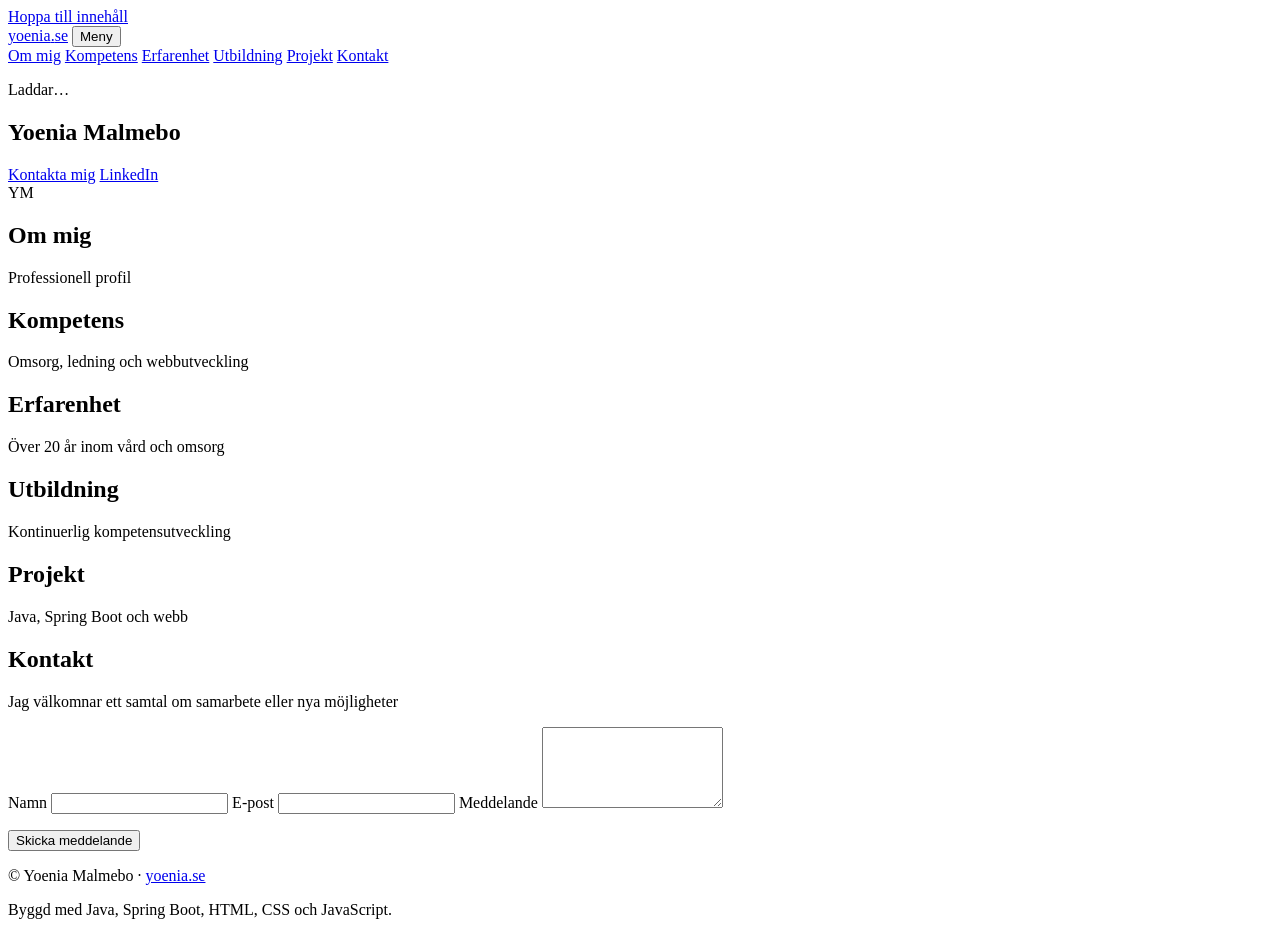
==== src/main/resources/static/index.html @ 9587027d "Add yoenia.se portfolio site with Spring Boot and static frontend." ====
<!DOCTYPE html>
<html lang="sv">
<head>
  <meta charset="UTF-8">
  <meta name="viewport" content="width=device-width, initial-scale=1.0">
  <meta name="description" content="Yoenia Malmebo – verksamhetsledare och samordnare inom social omsorg. Portfölj och projekt med Java och Spring Boot.">
  <meta name="author" content="Yoenia Malmebo">
  <title>Yoenia Malmebo | yoenia.se</title>
  <link rel="preconnect" href="https://fonts.googleapis.com">
  <link rel="preconnect" href="https://fonts.gstatic.com" crossorigin>
  <link href="https://fonts.googleapis.com/css2?family=DM+Sans:ital,opsz,wght@0,9..40,400;0,9..40,500;0,9..40,600;0,9..40,700;1,9..40,400&family=Fraunces:opsz,wght@9..144,600;9..144,700&display=swap" rel="stylesheet">
  <link rel="stylesheet" href="/css/style.css">
</head>
<body>
  <a class="skip-link" href="#main">Hoppa till innehåll</a>

  <header class="site-header" id="top">
    <div class="header-inner">
      <a class="brand" href="/">yoenia<span class="brand-dot">.</span>se</a>
      <button type="button" class="nav-toggle" id="nav-toggle" aria-expanded="false" aria-controls="site-nav">
        Meny
      </button>
      <nav class="site-nav" id="site-nav" aria-label="Huvudmeny">
        <a href="#om">Om mig</a>
        <a href="#kompetens">Kompetens</a>
        <a href="#erfarenhet">Erfarenhet</a>
        <a href="#utbildning">Utbildning</a>
        <a href="#projekt">Projekt</a>
        <a href="#kontakt">Kontakt</a>
      </nav>
    </div>
  </header>

  <main id="main">
    <section class="hero" aria-labelledby="hero-title">
      <div class="hero-grid">
        <div class="hero-copy">
          <p class="eyebrow" id="hero-eyebrow">Laddar…</p>
          <h1 id="hero-title">Yoenia Malmebo</h1>
          <p class="hero-tagline" id="hero-tagline"></p>
          <p class="hero-summary" id="hero-summary"></p>
          <div class="hero-actions">
            <a class="btn" href="#kontakt">Kontakta mig</a>
            <a class="btn secondary" id="hero-linkedin" href="#" target="_blank" rel="noopener noreferrer">LinkedIn</a>
          </div>
        </div>
        <aside class="hero-card" aria-label="Snabbinfo">
          <div class="avatar" aria-hidden="true">YM</div>
          <ul class="quick-facts" id="quick-facts"></ul>
        </aside>
      </div>
    </section>

    <section class="section" id="om" aria-labelledby="om-title">
      <div class="section-head">
        <h2 id="om-title">Om mig</h2>
        <p class="muted">Professionell profil</p>
      </div>
      <div class="card">
        <p id="about-text"></p>
        <ul class="pill-list" id="strengths-list" aria-label="Styrkor"></ul>
      </div>
    </section>

    <section class="section" id="kompetens" aria-labelledby="kompetens-title">
      <div class="section-head">
        <h2 id="kompetens-title">Kompetens</h2>
        <p class="muted">Omsorg, ledning och webbutveckling</p>
      </div>
      <div class="skills-grid" id="skills-grid"></div>
    </section>

    <section class="section" id="erfarenhet" aria-labelledby="erfarenhet-title">
      <div class="section-head">
        <h2 id="erfarenhet-title">Erfarenhet</h2>
        <p class="muted">Över 20 år inom vård och omsorg</p>
      </div>
      <ol class="timeline" id="experience-timeline"></ol>
    </section>

    <section class="section" id="utbildning" aria-labelledby="utbildning-title">
      <div class="section-head">
        <h2 id="utbildning-title">Utbildning</h2>
        <p class="muted">Kontinuerlig kompetensutveckling</p>
      </div>
      <div class="cards-stack" id="education-list"></div>
    </section>

    <section class="section" id="projekt" aria-labelledby="projekt-title">
      <div class="section-head">
        <h2 id="projekt-title">Projekt</h2>
        <p class="muted">Java, Spring Boot och webb</p>
      </div>
      <div class="projects-grid" id="projects-grid"></div>
    </section>

    <section class="section" id="kontakt" aria-labelledby="kontakt-title">
      <div class="section-head">
        <h2 id="kontakt-title">Kontakt</h2>
        <p class="muted">Jag välkomnar ett samtal om samarbete eller nya möjligheter</p>
      </div>
      <div class="contact-grid">
        <div class="card contact-info" id="contact-info"></div>
        <form class="card contact-form" id="contact-form" novalidate>
          <label>
            Namn
            <input type="text" name="name" required maxlength="120" autocomplete="name">
          </label>
          <label>
            E-post
            <input type="email" name="email" required maxlength="200" autocomplete="email">
          </label>
          <label>
            Meddelande
            <textarea name="message" required minlength="10" maxlength="4000" rows="5"></textarea>
          </label>
          <p class="form-status" id="form-status" role="status" aria-live="polite"></p>
          <button type="submit" class="btn">Skicka meddelande</button>
        </form>
      </div>
    </section>
  </main>

  <footer class="site-footer">
    <p>© <span id="year"></span> Yoenia Malmebo · <a href="https://yoenia.se">yoenia.se</a></p>
    <p class="muted footer-tech">Byggd med Java, Spring Boot, HTML, CSS och JavaScript.</p>
  </footer>

  <script src="/js/main.js" defer></script>
</body>
</html>
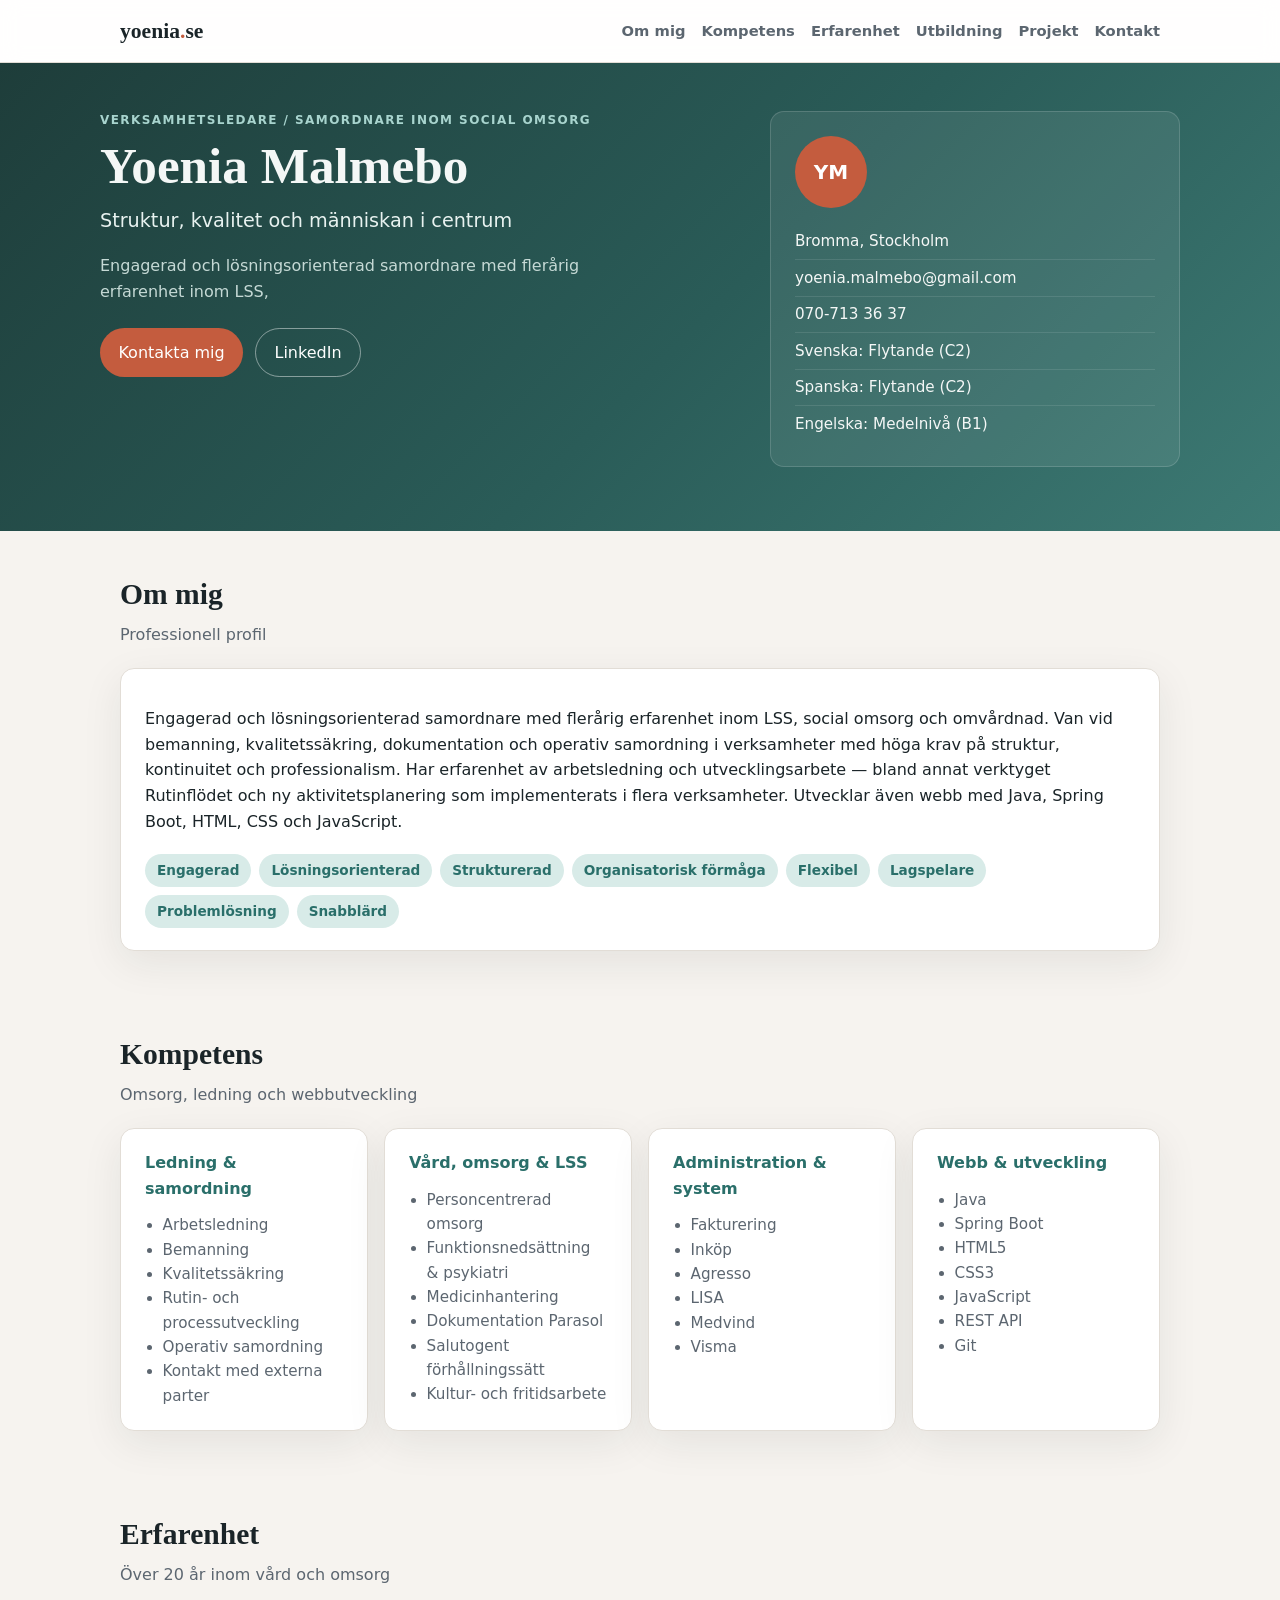
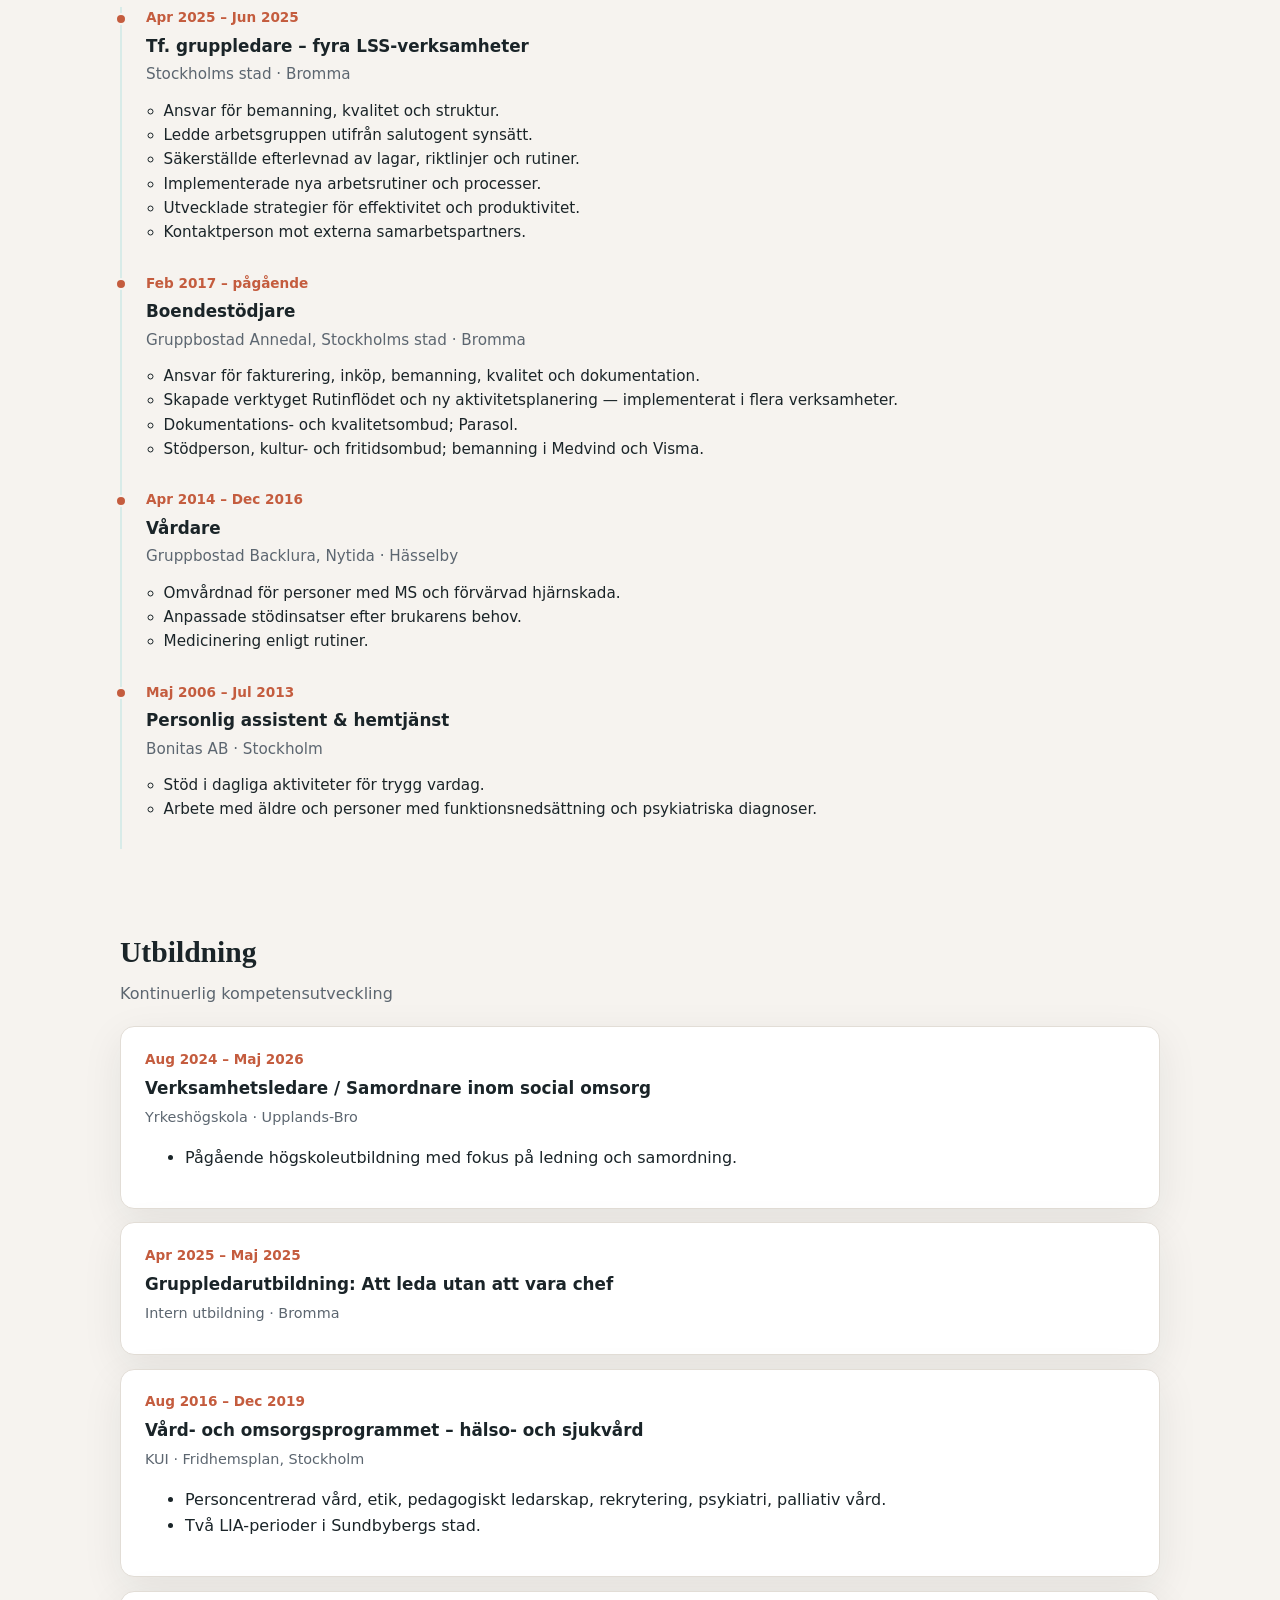
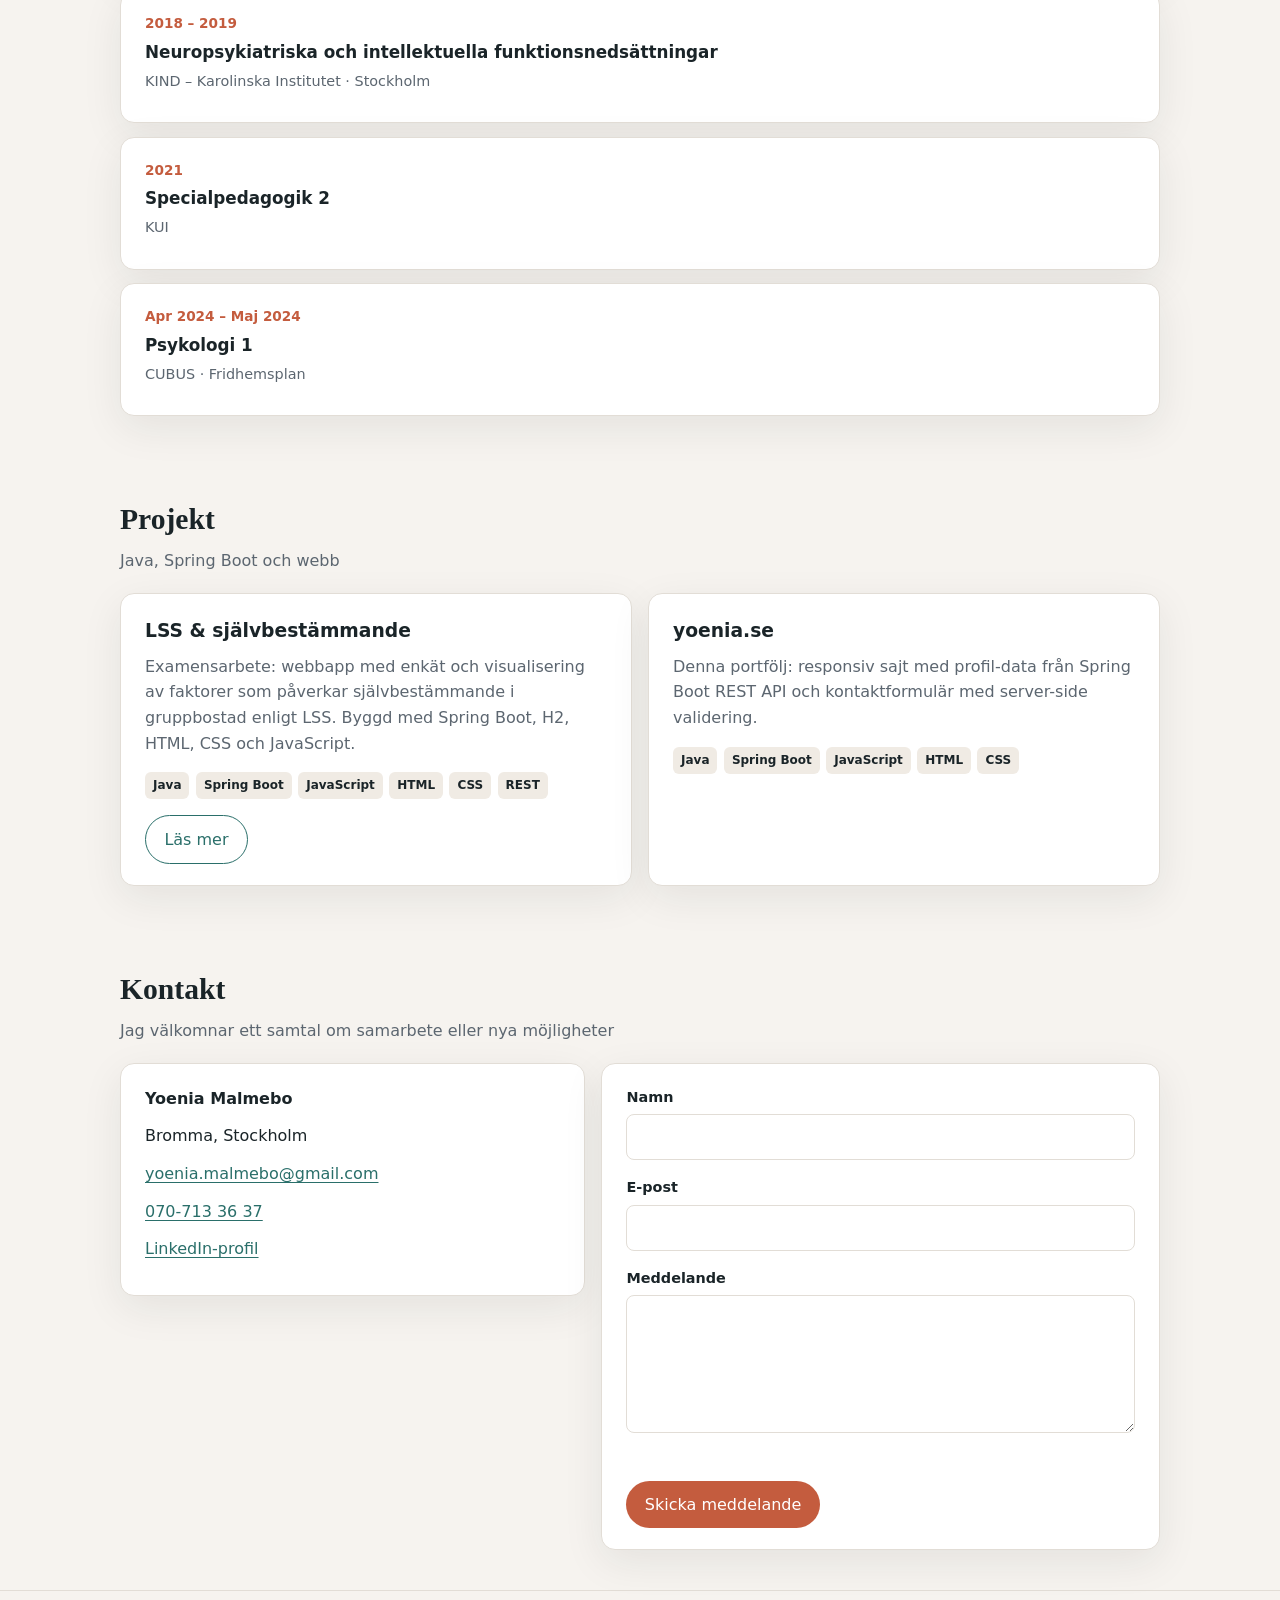
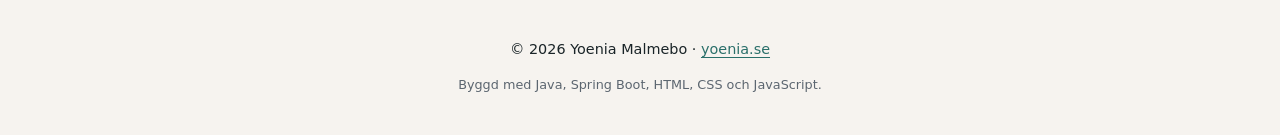
==== commit e650dabd: "Publish the portfolio on GitHub Pages so it can be shared on LinkedIn. Co-authored-by: Cursor <curso" ====
--- a/src/main/resources/static/index.html
+++ b/src/main/resources/static/index.html
@@ -5,18 +5,23 @@
   <meta name="viewport" content="width=device-width, initial-scale=1.0">
   <meta name="description" content="Yoenia Malmebo – verksamhetsledare och samordnare inom social omsorg. Portfölj och projekt med Java och Spring Boot.">
   <meta name="author" content="Yoenia Malmebo">
+  <meta property="og:title" content="Yoenia Malmebo | Portfölj">
+  <meta property="og:description" content="Verksamhetsledare och samordnare inom social omsorg. Erfarenhet, utbildning och projekt.">
+  <meta property="og:url" content="https://yoenia.github.io/yoenia-portfolio/">
+  <meta property="og:type" content="website">
+  <meta name="twitter:card" content="summary">
   <title>Yoenia Malmebo | yoenia.se</title>
   <link rel="preconnect" href="https://fonts.googleapis.com">
   <link rel="preconnect" href="https://fonts.gstatic.com" crossorigin>
   <link href="https://fonts.googleapis.com/css2?family=DM+Sans:ital,opsz,wght@0,9..40,400;0,9..40,500;0,9..40,600;0,9..40,700;1,9..40,400&family=Fraunces:opsz,wght@9..144,600;9..144,700&display=swap" rel="stylesheet">
-  <link rel="stylesheet" href="/css/style.css">
+  <link rel="stylesheet" href="css/style.css">
 </head>
 <body>
   <a class="skip-link" href="#main">Hoppa till innehåll</a>
 
   <header class="site-header" id="top">
     <div class="header-inner">
-      <a class="brand" href="/">yoenia<span class="brand-dot">.</span>se</a>
+      <a class="brand" href="./">yoenia<span class="brand-dot">.</span>se</a>
       <button type="button" class="nav-toggle" id="nav-toggle" aria-expanded="false" aria-controls="site-nav">
         Meny
       </button>
@@ -126,6 +131,6 @@
     <p class="muted footer-tech">Byggd med Java, Spring Boot, HTML, CSS och JavaScript.</p>
   </footer>
 
-  <script src="/js/main.js" defer></script>
+  <script src="js/main.js" defer></script>
 </body>
 </html>
--- a/src/main/resources/static/css/style.css
+++ b/src/main/resources/static/css/style.css
@@ -0,0 +1,490 @@
+:root {
+  --bg: #f6f3ef;
+  --bg-hero: #1e3d3a;
+  --surface: #ffffff;
+  --text: #1a2428;
+  --muted: #5c6670;
+  --accent: #c45c3e;
+  --accent-hover: #a84d33;
+  --teal: #2a6f6a;
+  --teal-soft: #d8ebe8;
+  --border: #e2ddd6;
+  --shadow: 0 12px 40px rgba(26, 36, 40, 0.08);
+  --radius: 14px;
+  --max: 1080px;
+  --font: "DM Sans", system-ui, sans-serif;
+  --font-display: "Fraunces", Georgia, serif;
+}
+
+*,
+*::before,
+*::after {
+  box-sizing: border-box;
+}
+
+html {
+  scroll-behavior: smooth;
+}
+
+body {
+  margin: 0;
+  font-family: var(--font);
+  background: var(--bg);
+  color: var(--text);
+  line-height: 1.6;
+}
+
+a {
+  color: var(--teal);
+  text-decoration-thickness: 1px;
+  text-underline-offset: 3px;
+}
+
+a:hover {
+  color: var(--accent);
+}
+
+.skip-link {
+  position: absolute;
+  left: -9999px;
+  top: 0;
+  background: var(--teal);
+  color: #fff;
+  padding: 0.5rem 1rem;
+  z-index: 100;
+}
+
+.skip-link:focus {
+  left: 1rem;
+  top: 1rem;
+}
+
+.site-header {
+  position: sticky;
+  top: 0;
+  z-index: 50;
+  background: rgba(255, 255, 255, 0.92);
+  backdrop-filter: blur(10px);
+  border-bottom: 1px solid var(--border);
+}
+
+.header-inner {
+  max-width: var(--max);
+  margin: 0 auto;
+  padding: 0.85rem 1.25rem;
+  display: flex;
+  align-items: center;
+  justify-content: space-between;
+  gap: 1rem;
+}
+
+.brand {
+  font-family: var(--font-display);
+  font-weight: 700;
+  font-size: 1.35rem;
+  color: var(--text);
+  text-decoration: none;
+}
+
+.brand-dot {
+  color: var(--accent);
+}
+
+.site-nav {
+  display: flex;
+  flex-wrap: wrap;
+  gap: 0.35rem 1rem;
+}
+
+.site-nav a {
+  font-weight: 600;
+  font-size: 0.92rem;
+  color: var(--muted);
+  text-decoration: none;
+}
+
+.site-nav a:hover {
+  color: var(--teal);
+}
+
+.nav-toggle {
+  display: none;
+  border: 1px solid var(--border);
+  background: var(--surface);
+  border-radius: 8px;
+  padding: 0.4rem 0.75rem;
+  font: inherit;
+  cursor: pointer;
+}
+
+.hero {
+  background: linear-gradient(135deg, var(--bg-hero) 0%, #2a5c58 55%, #3d7a74 100%);
+  color: #f4f7f6;
+  padding: 3rem 1.25rem 4rem;
+}
+
+.hero-grid {
+  max-width: var(--max);
+  margin: 0 auto;
+  display: grid;
+  grid-template-columns: 1.4fr 0.9fr;
+  gap: 2rem;
+  align-items: start;
+}
+
+.eyebrow {
+  text-transform: uppercase;
+  letter-spacing: 0.12em;
+  font-size: 0.75rem;
+  font-weight: 600;
+  color: #a8d4ce;
+  margin: 0 0 0.5rem;
+}
+
+.hero h1 {
+  font-family: var(--font-display);
+  font-size: clamp(2.2rem, 5vw, 3.2rem);
+  line-height: 1.1;
+  margin: 0 0 0.75rem;
+}
+
+.hero-tagline {
+  font-size: 1.2rem;
+  font-weight: 500;
+  margin: 0 0 1rem;
+  color: #e8f2f0;
+}
+
+.hero-summary {
+  color: #c5d9d5;
+  max-width: 52ch;
+  margin: 0 0 1.5rem;
+}
+
+.hero-actions {
+  display: flex;
+  flex-wrap: wrap;
+  gap: 0.75rem;
+}
+
+.hero-card {
+  background: rgba(255, 255, 255, 0.08);
+  border: 1px solid rgba(255, 255, 255, 0.15);
+  border-radius: var(--radius);
+  padding: 1.5rem;
+}
+
+.avatar {
+  width: 4.5rem;
+  height: 4.5rem;
+  border-radius: 50%;
+  display: grid;
+  place-items: center;
+  font-weight: 700;
+  font-size: 1.25rem;
+  background: var(--accent);
+  color: #fff;
+  margin-bottom: 1rem;
+}
+
+.quick-facts {
+  list-style: none;
+  margin: 0;
+  padding: 0;
+  font-size: 0.95rem;
+}
+
+.quick-facts li {
+  padding: 0.35rem 0;
+  border-bottom: 1px solid rgba(255, 255, 255, 0.1);
+}
+
+.quick-facts li:last-child {
+  border-bottom: none;
+}
+
+.section {
+  max-width: var(--max);
+  margin: 0 auto;
+  padding: 2.5rem 1.25rem;
+}
+
+.section-head {
+  margin-bottom: 1.25rem;
+}
+
+.section-head h2 {
+  font-family: var(--font-display);
+  font-size: 1.85rem;
+  margin: 0 0 0.25rem;
+}
+
+.muted {
+  color: var(--muted);
+  margin: 0;
+}
+
+.card {
+  background: var(--surface);
+  border: 1px solid var(--border);
+  border-radius: var(--radius);
+  padding: 1.35rem 1.5rem;
+  box-shadow: var(--shadow);
+}
+
+.pill-list {
+  display: flex;
+  flex-wrap: wrap;
+  gap: 0.5rem;
+  list-style: none;
+  margin: 1.25rem 0 0;
+  padding: 0;
+}
+
+.pill-list li {
+  background: var(--teal-soft);
+  color: var(--teal);
+  font-size: 0.85rem;
+  font-weight: 600;
+  padding: 0.35rem 0.75rem;
+  border-radius: 999px;
+}
+
+.skills-grid {
+  display: grid;
+  grid-template-columns: repeat(auto-fit, minmax(240px, 1fr));
+  gap: 1rem;
+}
+
+.skill-card h3 {
+  margin: 0 0 0.75rem;
+  font-size: 1rem;
+  color: var(--teal);
+}
+
+.skill-card ul {
+  margin: 0;
+  padding-left: 1.1rem;
+  color: var(--muted);
+  font-size: 0.95rem;
+}
+
+.timeline {
+  list-style: none;
+  margin: 0;
+  padding: 0;
+  border-left: 2px solid var(--teal-soft);
+}
+
+.timeline-item {
+  position: relative;
+  padding: 0 0 1.75rem 1.5rem;
+}
+
+.timeline-item::before {
+  content: "";
+  position: absolute;
+  left: -7px;
+  top: 0.35rem;
+  width: 12px;
+  height: 12px;
+  border-radius: 50%;
+  background: var(--accent);
+  border: 2px solid var(--bg);
+}
+
+.timeline-period {
+  font-size: 0.85rem;
+  font-weight: 600;
+  color: var(--accent);
+  margin: 0 0 0.25rem;
+}
+
+.timeline-item h3 {
+  margin: 0 0 0.15rem;
+  font-size: 1.05rem;
+}
+
+.timeline-org {
+  margin: 0 0 0.75rem;
+  color: var(--muted);
+  font-size: 0.95rem;
+}
+
+.timeline-item ul {
+  margin: 0;
+  padding-left: 1.1rem;
+  color: var(--text);
+  font-size: 0.95rem;
+}
+
+.cards-stack {
+  display: flex;
+  flex-direction: column;
+  gap: 0.85rem;
+}
+
+.edu-card h3 {
+  margin: 0 0 0.25rem;
+  font-size: 1.05rem;
+}
+
+.edu-meta {
+  color: var(--muted);
+  font-size: 0.9rem;
+  margin: 0 0 0.5rem;
+}
+
+.projects-grid {
+  display: grid;
+  grid-template-columns: repeat(auto-fit, minmax(280px, 1fr));
+  gap: 1rem;
+}
+
+.project-card h3 {
+  margin: 0 0 0.5rem;
+}
+
+.tech-tags {
+  display: flex;
+  flex-wrap: wrap;
+  gap: 0.4rem;
+  margin: 1rem 0;
+}
+
+.tech-tags span {
+  font-size: 0.75rem;
+  font-weight: 600;
+  background: #f0ebe4;
+  padding: 0.25rem 0.5rem;
+  border-radius: 6px;
+}
+
+.contact-grid {
+  display: grid;
+  grid-template-columns: 1fr 1.2fr;
+  gap: 1rem;
+  align-items: start;
+}
+
+.contact-info p {
+  margin: 0 0 0.75rem;
+}
+
+.contact-form label {
+  display: block;
+  font-weight: 600;
+  font-size: 0.9rem;
+  margin-bottom: 1rem;
+}
+
+.contact-form input,
+.contact-form textarea {
+  display: block;
+  width: 100%;
+  margin-top: 0.35rem;
+  padding: 0.65rem 0.75rem;
+  border: 1px solid var(--border);
+  border-radius: 8px;
+  font: inherit;
+}
+
+.contact-form input:focus,
+.contact-form textarea:focus {
+  outline: 2px solid var(--teal-soft);
+  border-color: var(--teal);
+}
+
+.form-status {
+  min-height: 1.25rem;
+  font-size: 0.9rem;
+  margin: 0 0 0.75rem;
+}
+
+.form-status.ok {
+  color: var(--teal);
+}
+
+.form-status.err {
+  color: #b42318;
+}
+
+.btn {
+  display: inline-flex;
+  align-items: center;
+  justify-content: center;
+  padding: 0.65rem 1.15rem;
+  border-radius: 999px;
+  border: none;
+  background: var(--accent);
+  color: #fff;
+  font-weight: 600;
+  font: inherit;
+  cursor: pointer;
+  text-decoration: none;
+}
+
+.btn:hover {
+  background: var(--accent-hover);
+  color: #fff;
+}
+
+.btn.secondary {
+  background: transparent;
+  color: #fff;
+  border: 1px solid rgba(255, 255, 255, 0.45);
+}
+
+.hero .btn.secondary {
+  color: #fff;
+}
+
+.section .btn.secondary {
+  color: var(--teal);
+  border-color: var(--teal);
+  background: transparent;
+}
+
+.site-footer {
+  text-align: center;
+  padding: 2rem 1.25rem 2.5rem;
+  border-top: 1px solid var(--border);
+  font-size: 0.9rem;
+}
+
+.footer-tech {
+  margin-top: 0.35rem;
+  font-size: 0.8rem;
+}
+
+@media (max-width: 860px) {
+  .hero-grid,
+  .contact-grid {
+    grid-template-columns: 1fr;
+  }
+
+  .nav-toggle {
+    display: block;
+  }
+
+  .site-nav {
+    display: none;
+    position: absolute;
+    right: 1rem;
+    top: 100%;
+    flex-direction: column;
+    background: var(--surface);
+    border: 1px solid var(--border);
+    border-radius: var(--radius);
+    padding: 0.75rem 1rem;
+    box-shadow: var(--shadow);
+  }
+
+  .site-nav.is-open {
+    display: flex;
+  }
+
+  .site-header {
+    position: relative;
+  }
+}
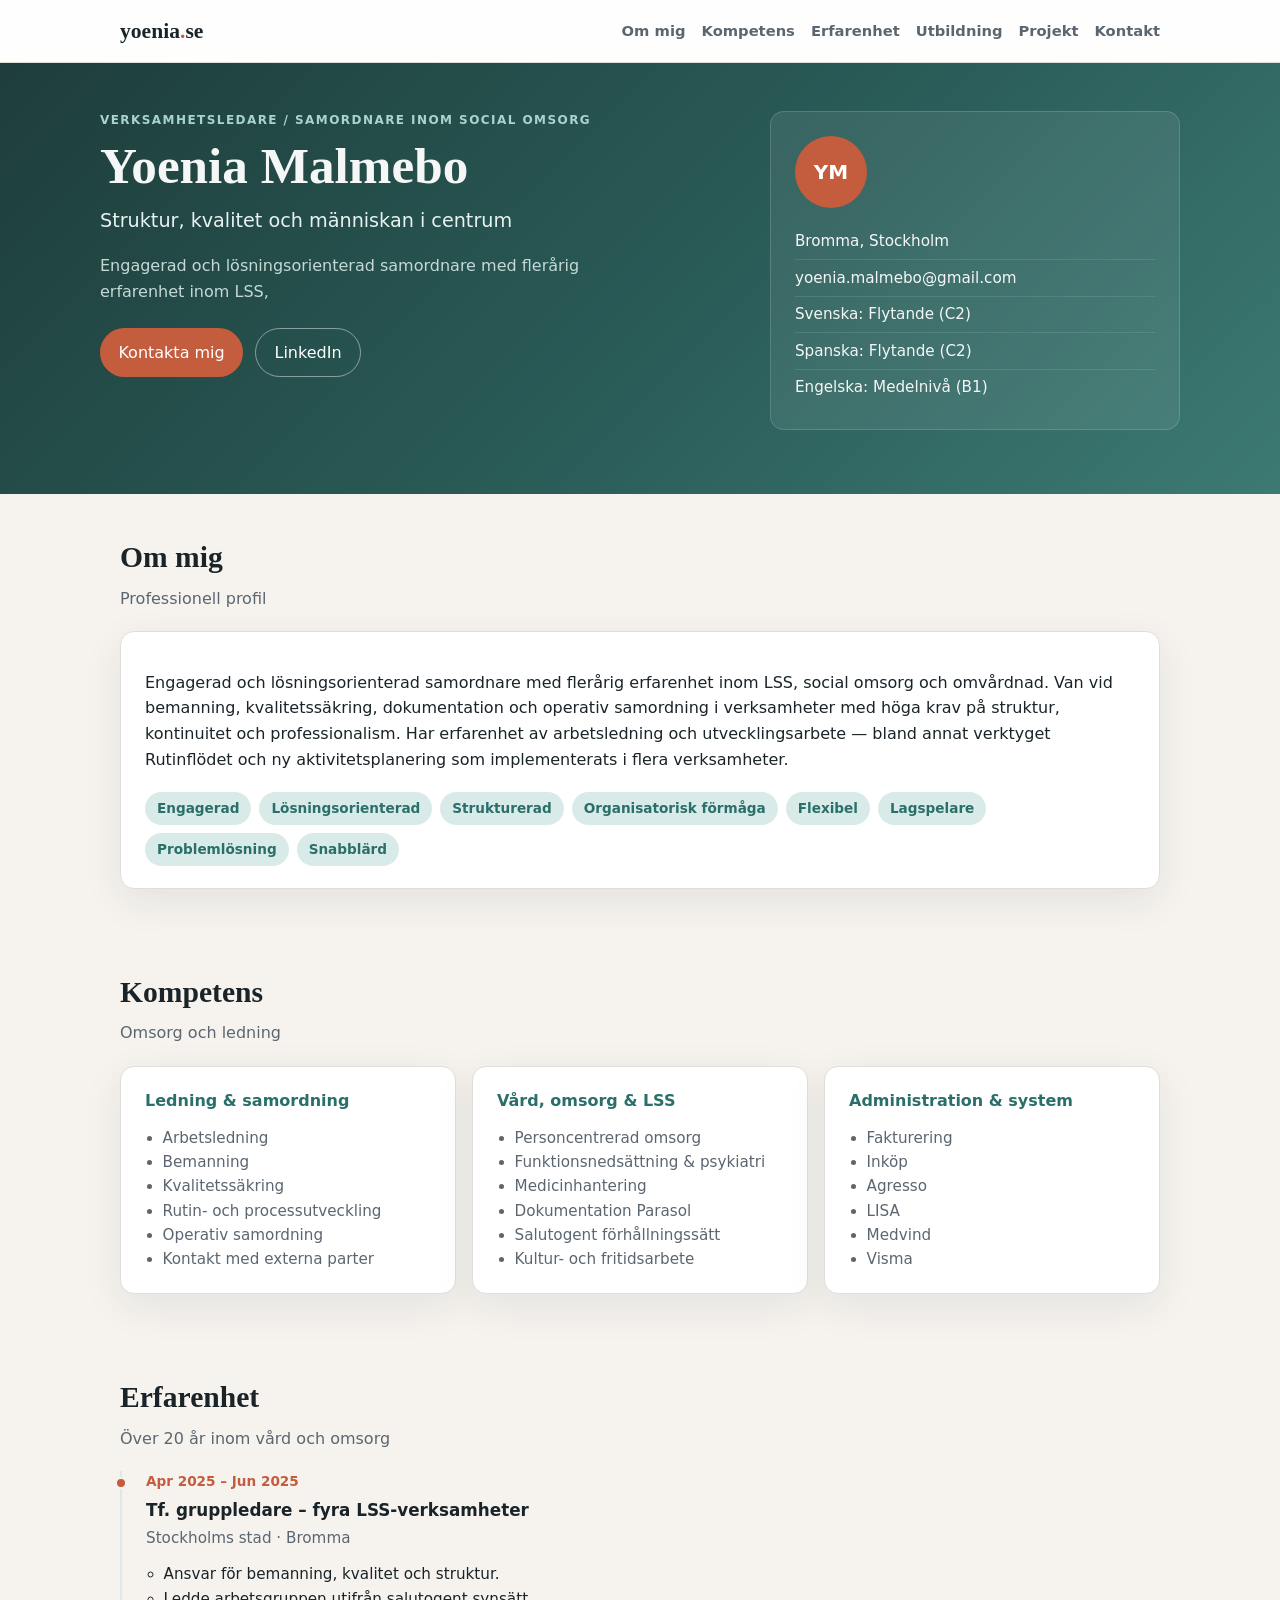
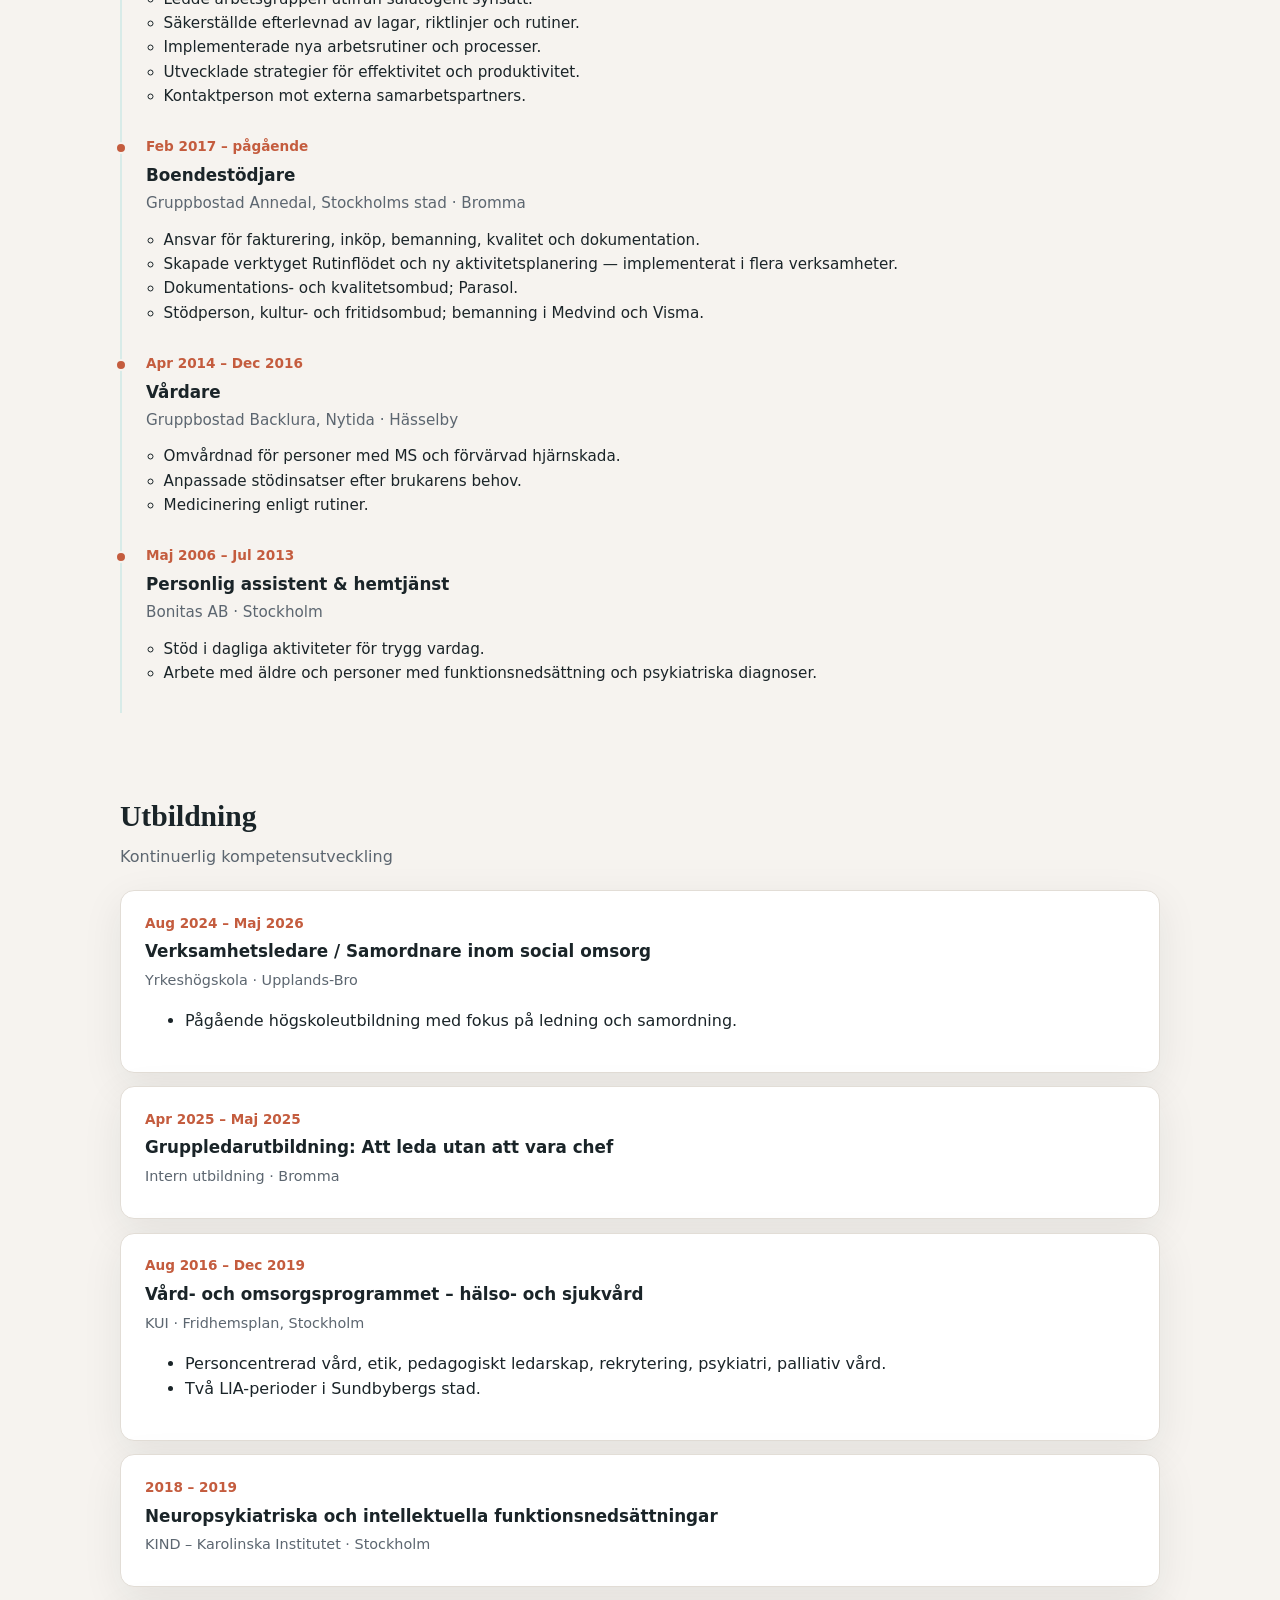
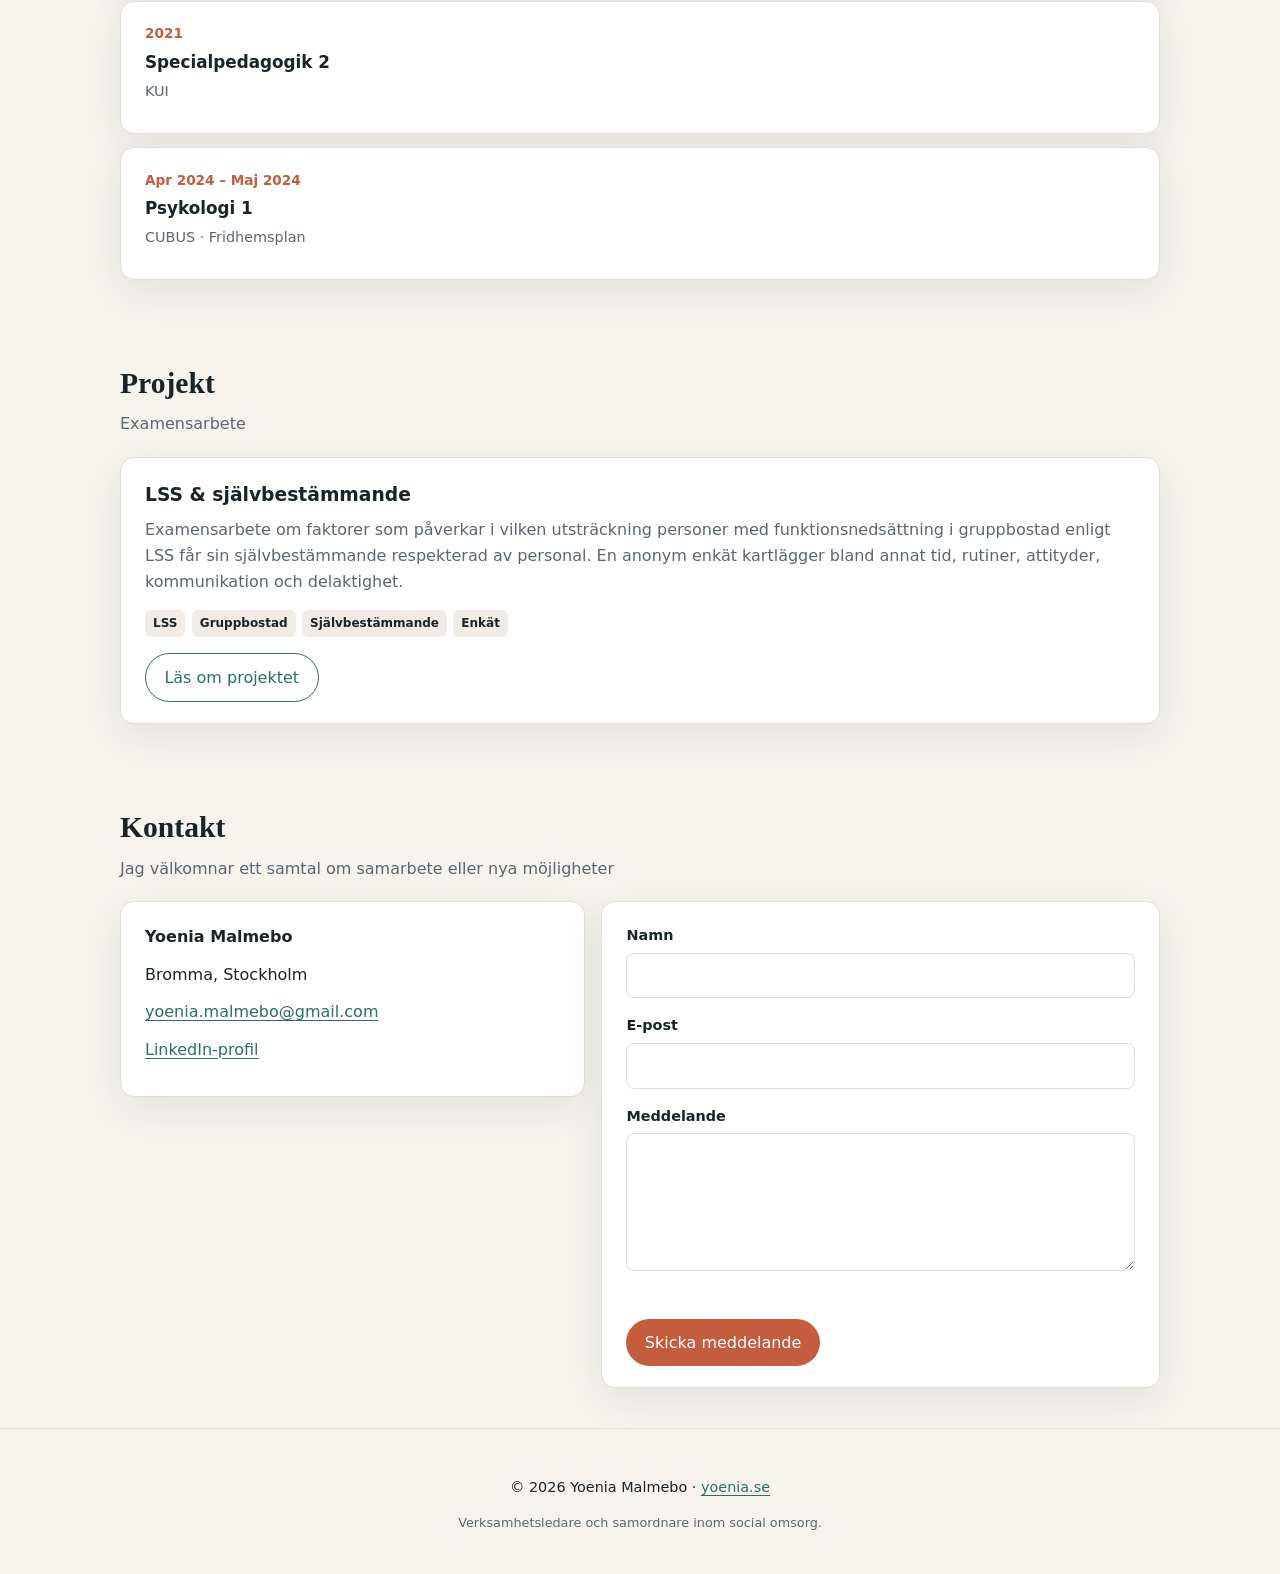
==== commit 1c358c80: "Remove programming skills and present the LSS thesis as the portfolio project. Co-authored-by: Curso" ====
--- a/src/main/resources/static/index.html
+++ b/src/main/resources/static/index.html
@@ -3,7 +3,7 @@
 <head>
   <meta charset="UTF-8">
   <meta name="viewport" content="width=device-width, initial-scale=1.0">
-  <meta name="description" content="Yoenia Malmebo – verksamhetsledare och samordnare inom social omsorg. Portfölj och projekt med Java och Spring Boot.">
+  <meta name="description" content="Yoenia Malmebo – verksamhetsledare och samordnare inom social omsorg. Erfarenhet, utbildning och examensarbete om självbestämmande inom LSS.">
   <meta name="author" content="Yoenia Malmebo">
   <meta property="og:title" content="Yoenia Malmebo | Portfölj">
   <meta property="og:description" content="Verksamhetsledare och samordnare inom social omsorg. Erfarenhet, utbildning och projekt.">
@@ -70,7 +70,7 @@
     <section class="section" id="kompetens" aria-labelledby="kompetens-title">
       <div class="section-head">
         <h2 id="kompetens-title">Kompetens</h2>
-        <p class="muted">Omsorg, ledning och webbutveckling</p>
+        <p class="muted">Omsorg och ledning</p>
       </div>
       <div class="skills-grid" id="skills-grid"></div>
     </section>
@@ -94,7 +94,7 @@
     <section class="section" id="projekt" aria-labelledby="projekt-title">
       <div class="section-head">
         <h2 id="projekt-title">Projekt</h2>
-        <p class="muted">Java, Spring Boot och webb</p>
+        <p class="muted">Examensarbete</p>
       </div>
       <div class="projects-grid" id="projects-grid"></div>
     </section>
@@ -128,7 +128,7 @@
 
   <footer class="site-footer">
     <p>© <span id="year"></span> Yoenia Malmebo · <a href="https://yoenia.se">yoenia.se</a></p>
-    <p class="muted footer-tech">Byggd med Java, Spring Boot, HTML, CSS och JavaScript.</p>
+    <p class="muted footer-tech">Verksamhetsledare och samordnare inom social omsorg.</p>
   </footer>
 
   <script src="js/main.js" defer></script>
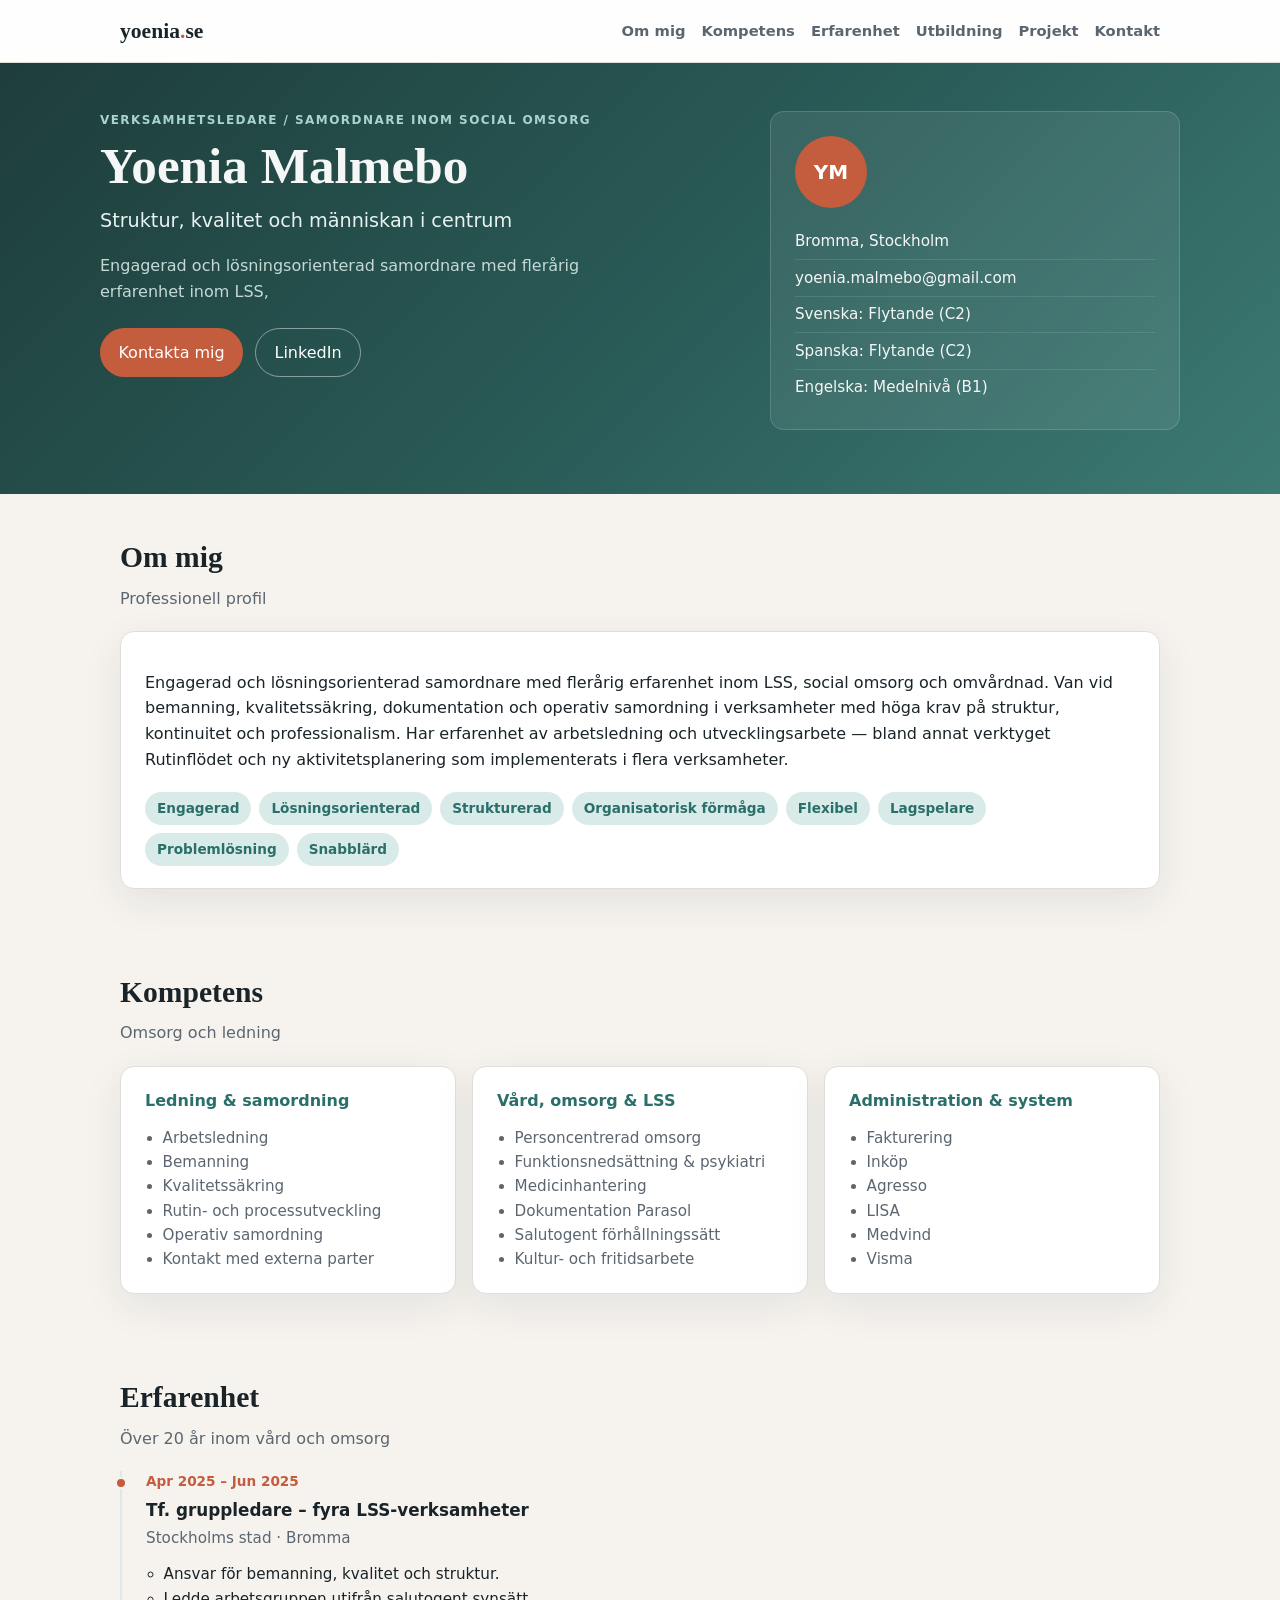
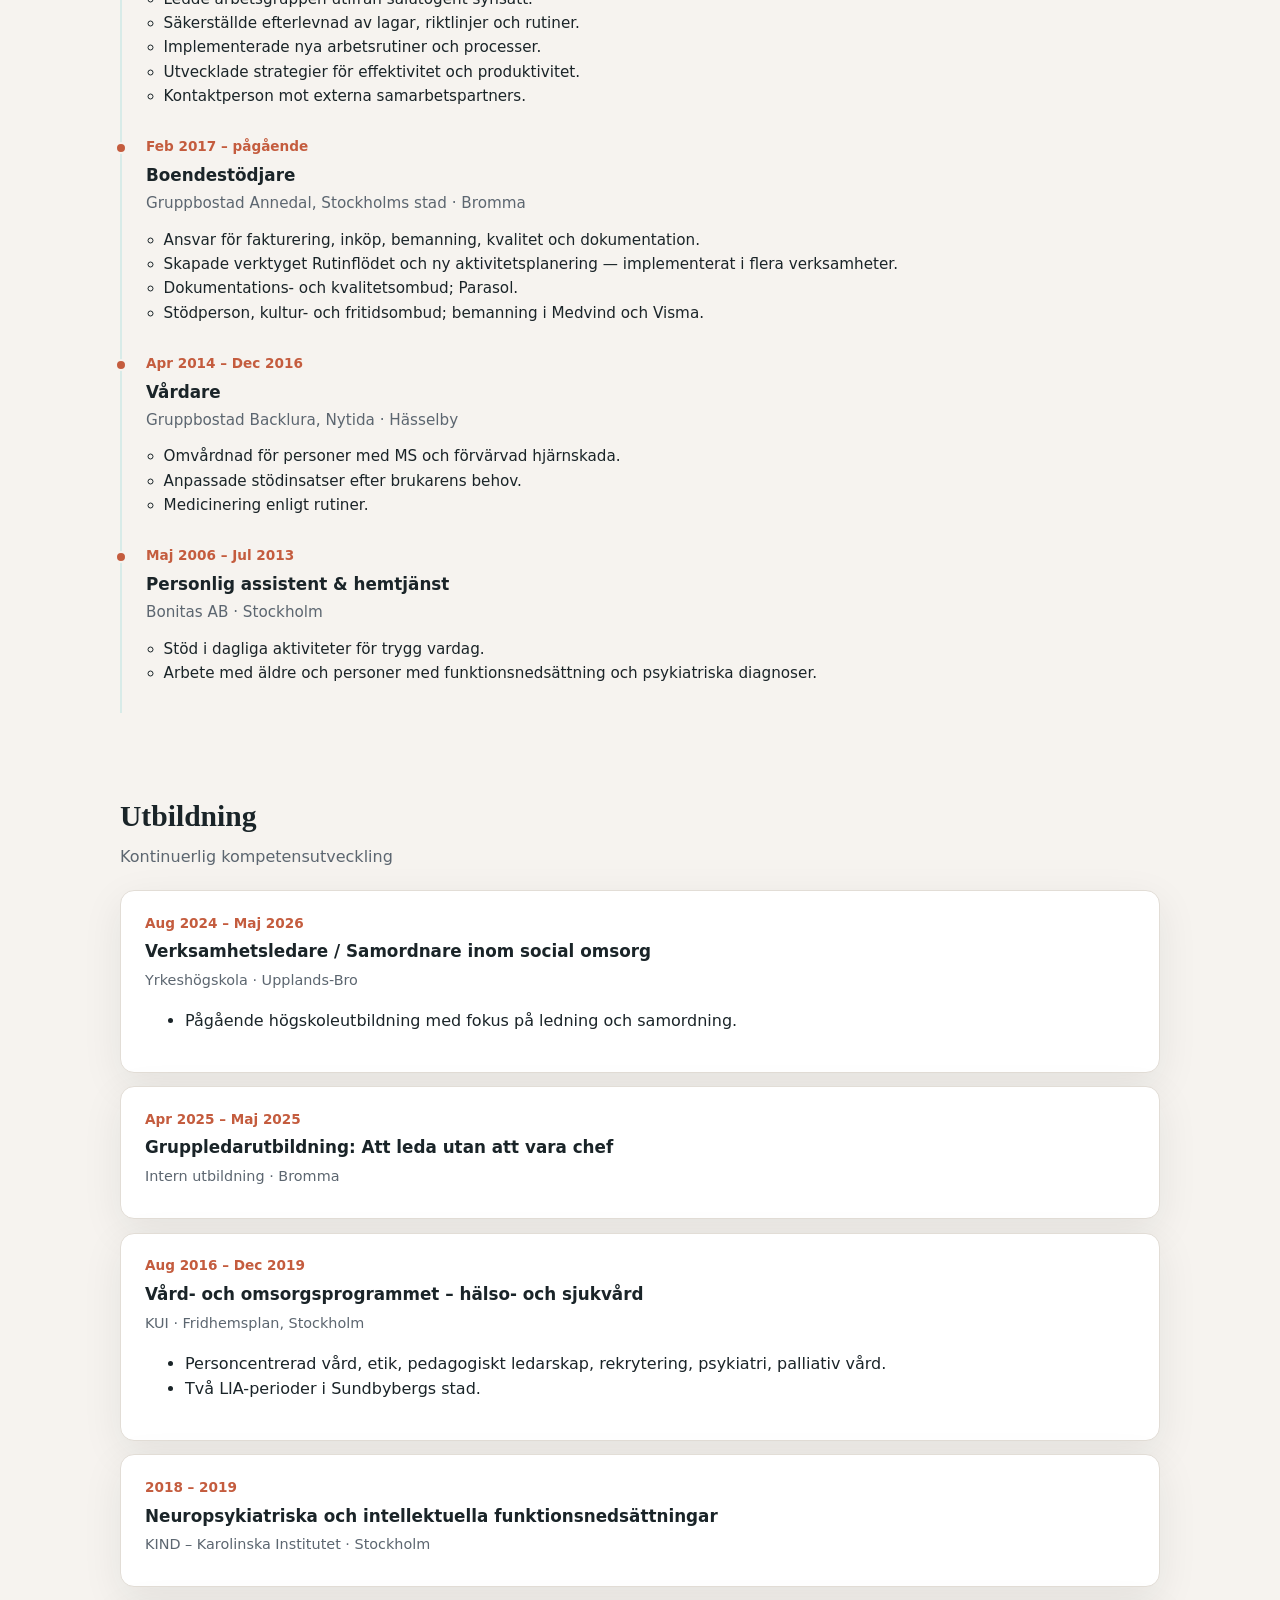
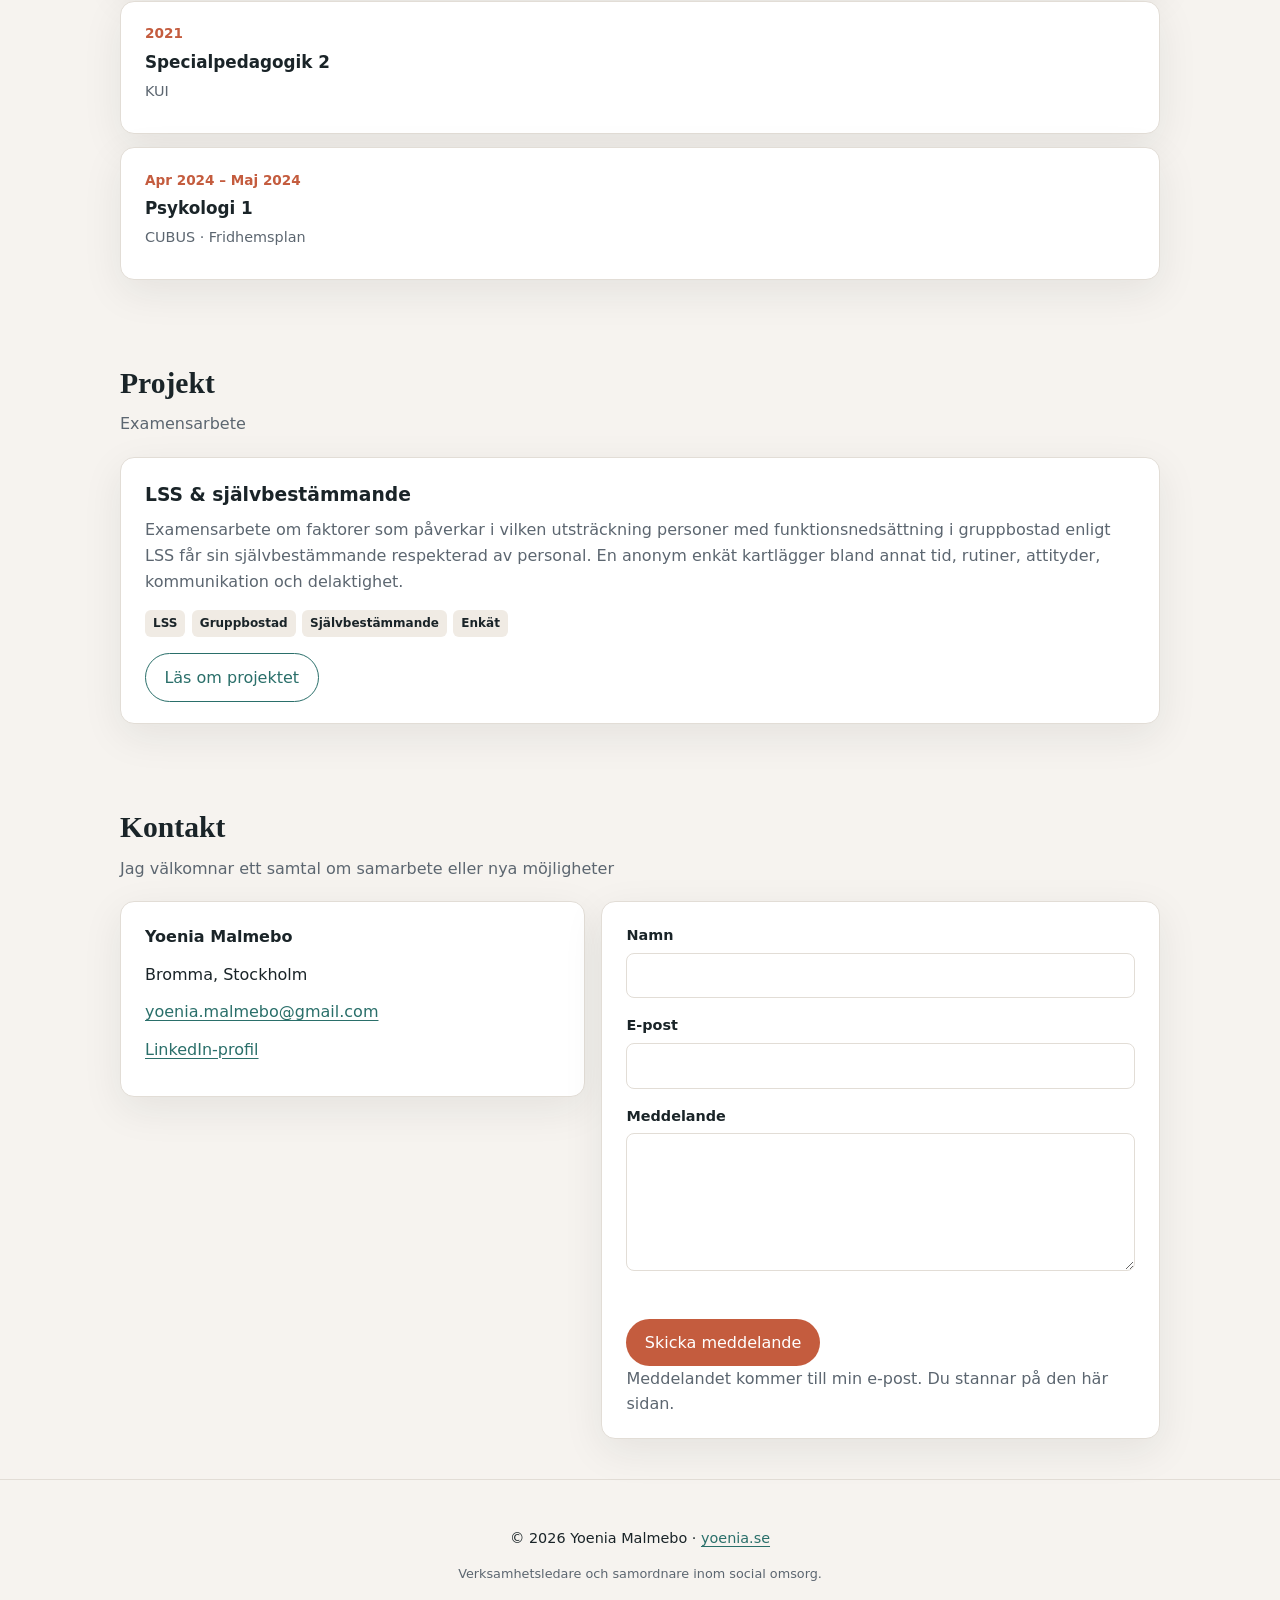
==== commit e44719bb: "Keep contact submissions on the portfolio page until FormSubmit accepts them. Co-authored-by: Cursor" ====
--- a/src/main/resources/static/index.html
+++ b/src/main/resources/static/index.html
@@ -121,6 +121,7 @@
           </label>
           <p class="form-status" id="form-status" role="status" aria-live="polite"></p>
           <button type="submit" class="btn">Skicka meddelande</button>
+          <p class="muted">Meddelandet kommer till min e-post. Du stannar på den här sidan.</p>
         </form>
       </div>
     </section>
